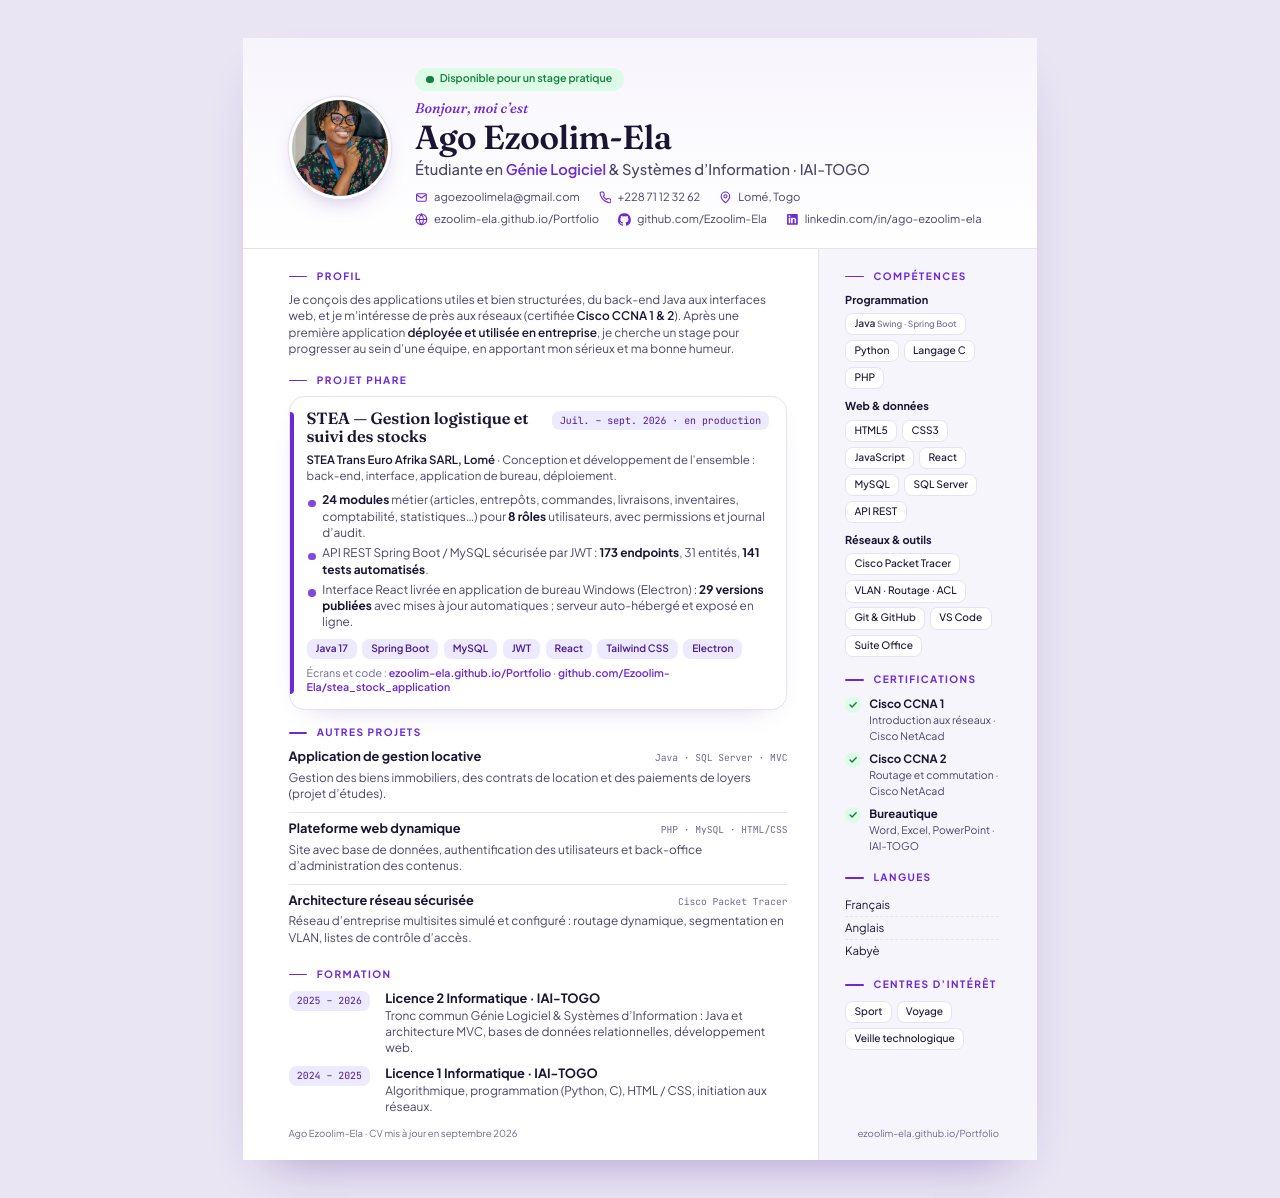
==== cv/index.html @ 1348137d "Nouvelle version du portfolio : thème « Améthyste épurée », étude de cas STEA, CV refait - Refonte v" ====
<!DOCTYPE html>
<html lang="fr">
<head>
  <meta charset="UTF-8">
  <meta name="viewport" content="width=device-width, initial-scale=1.0">
  <title>CV — Ago Ezoolim-Ela</title>
  <meta name="description" content="Curriculum vitae d’Ago Ezoolim-Ela, étudiante en Génie Logiciel et Systèmes d’Information à l’IAI-TOGO (Lomé).">
  <link rel="preconnect" href="https://fonts.googleapis.com">
  <link rel="preconnect" href="https://fonts.gstatic.com" crossorigin>
  <link href="https://fonts.googleapis.com/css2?family=Fraunces:ital,opsz,wght@0,9..144,500;0,9..144,600;1,9..144,500&family=Plus+Jakarta+Sans:wght@400;500;600;700&family=JetBrains+Mono:wght@500&display=swap" rel="stylesheet">
  <style>
    /* Même palette et mêmes polices que le portfolio (« Améthyste épurée »). Page A4, une seule. */
    :root {
      --bg: #F7F5FC;
      --surface: #FFFFFF;
      --surface-2: #F1EDFA;
      --border: #E6E1F3;
      --text: #1B1533;
      --text-2: #4A4468;
      --text-3: #6F6890;
      --primary: #6D28D9;
      --primary-strong: #5B21B6;
      --primary-soft: #EDE9FE;
      --primary-soft-text: #4C1D95;
      --success: #15803D;
      --success-soft: #DCFCE7;
      --font-display: 'Fraunces', Georgia, 'Times New Roman', serif;
      --font-body: 'Plus Jakarta Sans', system-ui, -apple-system, 'Segoe UI', sans-serif;
      --font-mono: 'JetBrains Mono', ui-monospace, Consolas, monospace;
    }
    @page { size: A4; margin: 0; }
    * { box-sizing: border-box; }
    html, body { margin: 0; padding: 0; background: #E9E5F3; }
    body {
      font-family: var(--font-body);
      color: var(--text);
      font-size: 8.9pt;
      line-height: 1.38;
      -webkit-print-color-adjust: exact;
      print-color-adjust: exact;
      text-rendering: geometricPrecision;
    }
    .page {
      width: 210mm;
      height: 297mm;
      margin: 0 auto;
      background: var(--surface);
      display: grid;
      grid-template-columns: 1fr 58mm;
      grid-template-rows: auto 1fr;
      overflow: hidden;
      position: relative;
    }
    @media screen { .page { margin: 10mm auto; box-shadow: 0 24px 50px -28px rgba(76,29,149,.45); } }
    @media print { html, body { background: #fff; } .page { margin: 0; box-shadow: none; } }

    /* ---------- En-tête ---------- */
    .header {
      grid-column: 1 / -1;
      display: grid;
      grid-template-columns: auto 1fr;
      gap: 6.5mm;
      align-items: center;
      padding: 8mm 12mm 5.5mm;
      border-bottom: 1px solid var(--border);
      background: linear-gradient(180deg, var(--bg) 0%, var(--surface) 100%);
    }
    .photo {
      width: 27mm; height: 27mm; border-radius: 50%;
      object-fit: cover; object-position: 50% 20%;
      border: 3px solid var(--surface);
      box-shadow: 0 0 0 1.5px var(--border), 0 10px 24px -14px rgba(76,29,149,.5);
    }
    .hello { font-family: var(--font-display); font-style: italic; font-weight: 500; color: var(--primary); font-size: 10.5pt; margin: 0; }
    h1 { font-family: var(--font-display); font-weight: 600; font-size: 25pt; line-height: 1.05; letter-spacing: -0.01em; margin: 0.5mm 0 1.5mm; color: var(--text); }
    .title { font-size: 11pt; font-weight: 500; color: var(--text-2); margin: 0 0 2.5mm; }
    .title strong { color: var(--primary); font-weight: 600; }
    .contact { display: flex; flex-wrap: wrap; gap: 1.6mm 5mm; margin: 0; padding: 0; list-style: none; font-size: 8.4pt; color: var(--text-2); }
    .contact li { display: inline-flex; align-items: center; gap: 1.6mm; white-space: nowrap; }
    .contact svg { width: 3.4mm; height: 3.4mm; color: var(--primary); flex: none; }
    .contact a { color: inherit; text-decoration: none; }
    .pill {
      display: inline-flex; align-items: center; gap: 1.6mm;
      background: var(--success-soft); color: var(--success);
      font-weight: 600; font-size: 8pt; padding: 1.1mm 3mm; border-radius: 99px;
      margin-bottom: 2mm;
    }
    .pill::before { content: ""; width: 1.9mm; height: 1.9mm; border-radius: 50%; background: var(--success); }

    /* ---------- Colonnes ---------- */
    .main { padding: 5.5mm 8mm 9mm 12mm; }
    .side { padding: 5.5mm 10mm 9mm 7mm; background: var(--bg); border-left: 1px solid var(--border); }

    h2 {
      font-family: var(--font-body); text-transform: uppercase; letter-spacing: 0.14em;
      font-size: 7.6pt; font-weight: 700; color: var(--primary);
      margin: 0 0 2.2mm; display: flex; align-items: center; gap: 2.5mm;
    }
    h2::before { content: ""; width: 5mm; height: 1.5px; background: var(--primary); border-radius: 2px; }
    section { margin-bottom: 4.3mm; }
    section:last-child { margin-bottom: 0; }
    p { margin: 0; }
    .lead { color: var(--text-2); }
    .lead strong { color: var(--text); font-weight: 600; }

    /* Projet phare */
    .featured {
      border: 1px solid var(--border); border-radius: 4mm; padding: 3.4mm 4.5mm 3.4mm;
      background: var(--surface); position: relative;
      box-shadow: 0 10px 30px -22px rgba(76,29,149,.45);
    }
    .featured::before { content: ""; position: absolute; left: 0; top: 4mm; bottom: 4mm; width: 1.2mm; background: var(--primary); border-radius: 0 2mm 2mm 0; }
    .row { display: flex; justify-content: space-between; align-items: baseline; gap: 4mm; }
    h3 { font-family: var(--font-display); font-weight: 600; font-size: 12.2pt; line-height: 1.15; margin: 0; letter-spacing: -0.005em; }
    .date { font-family: var(--font-mono); font-size: 7.4pt; color: var(--primary-soft-text); background: var(--primary-soft); padding: 0.8mm 2.2mm; border-radius: 2mm; white-space: nowrap; }
    .meta { color: var(--text-2); font-size: 8.6pt; margin: 1.4mm 0 2.2mm; }
    .meta strong { color: var(--text); font-weight: 600; }
    ul.bullets { margin: 0; padding: 0; list-style: none; }
    ul.bullets li { position: relative; padding-left: 4.2mm; margin-bottom: 1mm; color: var(--text-2); }
    ul.bullets li::before { content: ""; position: absolute; left: 0.4mm; top: 0.62em; width: 2mm; height: 2mm; border-radius: 50%; background: var(--primary); opacity: .85; }
    ul.bullets b { color: var(--text); font-weight: 700; }
    .tags { display: flex; flex-wrap: wrap; gap: 1.4mm; margin: 2.2mm 0 0; padding: 0; list-style: none; }
    .tags li { font-size: 7.6pt; font-weight: 600; color: var(--primary-soft-text); background: var(--primary-soft); padding: 0.8mm 2.4mm; border-radius: 2mm; }
    .links { margin-top: 2mm; font-size: 8pt; color: var(--text-3); }
    .links a { color: var(--primary); text-decoration: none; font-weight: 600; }

    /* Autres projets */
    .projects { display: grid; gap: 1.2mm; }
    .project { display: grid; grid-template-columns: 1fr auto; gap: 1mm 4mm; align-items: baseline; padding: 1.8mm 0 1.4mm; border-top: 1px solid var(--border); }
    .project:first-child { border-top: 0; padding-top: 0; }
    .project h4 { font-family: var(--font-body); font-size: 9.6pt; font-weight: 700; margin: 0; }
    .project .stack { font-family: var(--font-mono); font-size: 7.2pt; color: var(--text-3); white-space: nowrap; }
    .project p { grid-column: 1 / -1; color: var(--text-2); }

    /* Formation */
    .edu { display: grid; grid-template-columns: auto 1fr; gap: 1mm 4mm; }
    .edu .date { align-self: start; margin-top: 0.4mm; }
    .edu h4 { font-family: var(--font-body); font-size: 9.6pt; font-weight: 700; margin: 0; }
    .edu p { color: var(--text-2); margin-bottom: 1.2mm; }

    /* Barre latérale */
    .side h2 { margin-bottom: 2.4mm; }
    .group { margin-bottom: 2.6mm; }
    .group h4 { font-family: var(--font-body); font-size: 8.2pt; font-weight: 700; color: var(--text); margin: 0 0 1.4mm; }
    .chips { display: flex; flex-wrap: wrap; gap: 1.3mm; margin: 0; padding: 0; list-style: none; }
    .chips li { font-size: 7.7pt; font-weight: 500; color: var(--text); background: var(--surface); border: 1px solid var(--border); padding: 0.8mm 2.2mm; border-radius: 2mm; }
    .chips li small { color: var(--text-3); font-weight: 500; }
    .cert { display: flex; gap: 2.2mm; align-items: flex-start; margin-bottom: 1.6mm; }
    .cert .ok { flex: none; width: 4.2mm; height: 4.2mm; border-radius: 50%; background: var(--success-soft); color: var(--success); display: grid; place-items: center; margin-top: 0.3mm; }
    .cert .ok svg { width: 2.6mm; height: 2.6mm; }
    .cert b { display: block; font-size: 8.6pt; font-weight: 700; }
    .cert span { font-size: 7.9pt; color: var(--text-2); }
    .plain { margin: 0; padding: 0; list-style: none; }
    .plain li { display: flex; justify-content: space-between; gap: 3mm; padding: 0.8mm 0; border-bottom: 1px dashed var(--border); font-size: 8.6pt; }
    .plain li:last-child { border-bottom: 0; }
    .plain li span { color: var(--text-3); font-size: 7.9pt; }

    .footer {
      position: absolute; left: 12mm; right: 10mm; bottom: 5mm;
      display: flex; justify-content: space-between; font-size: 7.2pt; color: var(--text-3);
    }
  </style>
</head>
<body>
  <div class="page">
    <header class="header">
      <img class="photo" src="../assets/photo-ago-ezoolim-ela.jpg" alt="Photo d’Ago Ezoolim-Ela" width="200" height="200">
      <div>
        <span class="pill">Disponible pour un stage pratique</span>
        <p class="hello">Bonjour, moi c’est</p>
        <h1>Ago Ezoolim-Ela</h1>
        <p class="title">Étudiante en <strong>Génie Logiciel</strong> &amp; Systèmes d’Information · IAI-TOGO</p>
        <ul class="contact">
          <li><svg viewBox="0 0 24 24" fill="none" stroke="currentColor" stroke-width="2" stroke-linecap="round" stroke-linejoin="round"><rect x="3" y="5" width="18" height="14" rx="2"/><path d="m3 7 9 6 9-6"/></svg><a href="mailto:agoezoolimela@gmail.com">agoezoolimela@gmail.com</a></li>
          <li><svg viewBox="0 0 24 24" fill="none" stroke="currentColor" stroke-width="2" stroke-linecap="round" stroke-linejoin="round"><path d="M22 16.9v3a2 2 0 0 1-2.2 2 19.8 19.8 0 0 1-8.6-3.1 19.5 19.5 0 0 1-6-6A19.8 19.8 0 0 1 2.1 4.2 2 2 0 0 1 4.1 2h3a2 2 0 0 1 2 1.7c.1.9.4 1.9.7 2.8a2 2 0 0 1-.5 2.1L8 9.9a16 16 0 0 0 6 6l1.3-1.3a2 2 0 0 1 2.1-.4c.9.3 1.8.6 2.8.7a2 2 0 0 1 1.7 2z"/></svg><a href="tel:+22871123262">+228 71 12 32 62</a></li>
          <li><svg viewBox="0 0 24 24" fill="none" stroke="currentColor" stroke-width="2" stroke-linecap="round" stroke-linejoin="round"><path d="M20 10c0 6-8 12-8 12s-8-6-8-12a8 8 0 0 1 16 0z"/><circle cx="12" cy="10" r="3"/></svg>Lomé, Togo</li>
          <li><svg viewBox="0 0 24 24" fill="none" stroke="currentColor" stroke-width="2" stroke-linecap="round" stroke-linejoin="round"><circle cx="12" cy="12" r="10"/><path d="M2 12h20M12 2a15 15 0 0 1 0 20M12 2a15 15 0 0 0 0 20"/></svg><a href="https://ezoolim-ela.github.io/Portfolio/">ezoolim-ela.github.io/Portfolio</a></li>
          <li><svg viewBox="0 0 24 24" fill="currentColor"><path d="M12 .5a12 12 0 0 0-3.8 23.4c.6.1.8-.3.8-.6v-2.2c-3.3.7-4-1.4-4-1.4-.6-1.4-1.4-1.8-1.4-1.8-1.1-.7.1-.7.1-.7 1.2.1 1.8 1.2 1.8 1.2 1.1 1.8 2.8 1.3 3.5 1 .1-.8.4-1.3.8-1.6-2.7-.3-5.5-1.3-5.5-5.9 0-1.3.5-2.4 1.2-3.2-.1-.3-.5-1.5.1-3.2 0 0 1-.3 3.3 1.2a11.5 11.5 0 0 1 6 0c2.3-1.5 3.3-1.2 3.3-1.2.7 1.7.3 2.9.1 3.2.8.8 1.2 1.9 1.2 3.2 0 4.6-2.8 5.6-5.5 5.9.4.4.8 1.1.8 2.2v3.3c0 .3.2.7.8.6A12 12 0 0 0 12 .5z"/></svg><a href="https://github.com/Ezoolim-Ela">github.com/Ezoolim-Ela</a></li>
          <li><svg viewBox="0 0 24 24" fill="currentColor"><path d="M20.4 2H3.6A1.6 1.6 0 0 0 2 3.6v16.8A1.6 1.6 0 0 0 3.6 22h16.8a1.6 1.6 0 0 0 1.6-1.6V3.6A1.6 1.6 0 0 0 20.4 2zM8 19H5V9h3zM6.5 7.7a1.7 1.7 0 1 1 0-3.4 1.7 1.7 0 0 1 0 3.4zM19 19h-3v-4.9c0-1.2 0-2.7-1.6-2.7s-1.9 1.3-1.9 2.6V19h-3V9h2.9v1.4a3.2 3.2 0 0 1 2.8-1.6c3 0 3.6 2 3.6 4.6z"/></svg><a href="https://linkedin.com/in/ago-ezoolim-ela">linkedin.com/in/ago-ezoolim-ela</a></li>
        </ul>
      </div>
    </header>

    <main class="main">
      <section>
        <h2>Profil</h2>
        <p class="lead">Je conçois des applications utiles et bien structurées, du back-end Java aux interfaces web, et je m’intéresse de près aux réseaux (certifiée <strong>Cisco CCNA 1 &amp; 2</strong>). Après une première application <strong>déployée et utilisée en entreprise</strong>, je cherche un stage pour progresser au sein d’une équipe, en apportant mon sérieux et ma bonne humeur.</p>
      </section>

      <section>
        <h2>Projet phare</h2>
        <article class="featured">
          <div class="row">
            <h3>STEA — Gestion logistique et suivi des stocks</h3>
            <span class="date">Juil. – sept. 2026 · en production</span>
          </div>
          <p class="meta"><strong>STEA Trans Euro Afrika SARL, Lomé</strong> · Conception et développement de l’ensemble : back-end, interface, application de bureau, déploiement.</p>
          <ul class="bullets">
            <li><b>24 modules</b> métier (articles, entrepôts, commandes, livraisons, inventaires, comptabilité, statistiques…) pour <b>8 rôles</b> utilisateurs, avec permissions et journal d’audit.</li>
            <li>API REST Spring Boot / MySQL sécurisée par JWT : <b>173 endpoints</b>, 31 entités, <b>141 tests automatisés</b>.</li>
            <li>Interface React livrée en application de bureau Windows (Electron) : <b>29 versions publiées</b> avec mises à jour automatiques ; serveur auto-hébergé et exposé en ligne.</li>
          </ul>
          <ul class="tags">
            <li>Java 17</li><li>Spring Boot</li><li>MySQL</li><li>JWT</li><li>React</li><li>Tailwind CSS</li><li>Electron</li>
          </ul>
          <p class="links">Écrans et code : <a href="https://ezoolim-ela.github.io/Portfolio/#projets">ezoolim-ela.github.io/Portfolio</a> · <a href="https://github.com/Ezoolim-Ela/stea_stock_application">github.com/Ezoolim-Ela/stea_stock_application</a></p>
        </article>
      </section>

      <section>
        <h2>Autres projets</h2>
        <div class="projects">
          <div class="project">
            <h4>Application de gestion locative</h4><span class="stack">Java · SQL Server · MVC</span>
            <p>Gestion des biens immobiliers, des contrats de location et des paiements de loyers (projet d’études).</p>
          </div>
          <div class="project">
            <h4>Plateforme web dynamique</h4><span class="stack">PHP · MySQL · HTML/CSS</span>
            <p>Site avec base de données, authentification des utilisateurs et back-office d’administration des contenus.</p>
          </div>
          <div class="project">
            <h4>Architecture réseau sécurisée</h4><span class="stack">Cisco Packet Tracer</span>
            <p>Réseau d’entreprise multisites simulé et configuré : routage dynamique, segmentation en VLAN, listes de contrôle d’accès.</p>
          </div>
        </div>
      </section>

      <section>
        <h2>Formation</h2>
        <div class="edu">
          <span class="date">2025 – 2026</span>
          <div><h4>Licence 2 Informatique · IAI-TOGO</h4><p>Tronc commun Génie Logiciel &amp; Systèmes d’Information : Java et architecture MVC, bases de données relationnelles, développement web.</p></div>
          <span class="date">2024 – 2025</span>
          <div><h4>Licence 1 Informatique · IAI-TOGO</h4><p>Algorithmique, programmation (Python, C), HTML / CSS, initiation aux réseaux.</p></div>
        </div>
      </section>
    </main>

    <aside class="side">
      <section>
        <h2>Compétences</h2>
        <div class="group">
          <h4>Programmation</h4>
          <ul class="chips"><li>Java <small>Swing · Spring Boot</small></li><li>Python</li><li>Langage C</li><li>PHP</li></ul>
        </div>
        <div class="group">
          <h4>Web &amp; données</h4>
          <ul class="chips"><li>HTML5</li><li>CSS3</li><li>JavaScript</li><li>React</li><li>MySQL</li><li>SQL Server</li><li>API REST</li></ul>
        </div>
        <div class="group">
          <h4>Réseaux &amp; outils</h4>
          <ul class="chips"><li>Cisco Packet Tracer</li><li>VLAN · Routage · ACL</li><li>Git &amp; GitHub</li><li>VS Code</li><li>Suite Office</li></ul>
        </div>
      </section>

      <section>
        <h2>Certifications</h2>
        <div class="cert"><span class="ok"><svg viewBox="0 0 24 24" fill="none" stroke="currentColor" stroke-width="3.5" stroke-linecap="round" stroke-linejoin="round"><path d="m5 12 5 5L20 7"/></svg></span><div><b>Cisco CCNA 1</b><span>Introduction aux réseaux · Cisco NetAcad</span></div></div>
        <div class="cert"><span class="ok"><svg viewBox="0 0 24 24" fill="none" stroke="currentColor" stroke-width="3.5" stroke-linecap="round" stroke-linejoin="round"><path d="m5 12 5 5L20 7"/></svg></span><div><b>Cisco CCNA 2</b><span>Routage et commutation · Cisco NetAcad</span></div></div>
        <div class="cert"><span class="ok"><svg viewBox="0 0 24 24" fill="none" stroke="currentColor" stroke-width="3.5" stroke-linecap="round" stroke-linejoin="round"><path d="m5 12 5 5L20 7"/></svg></span><div><b>Bureautique</b><span>Word, Excel, PowerPoint · IAI-TOGO</span></div></div>
      </section>

      <section>
        <h2>Langues</h2>
        <ul class="plain">
          <li>Français</li>
          <li>Anglais</li>
          <li>Kabyè</li>
        </ul>
      </section>

      <section>
        <h2>Centres d’intérêt</h2>
        <ul class="chips"><li>Sport</li><li>Voyage</li><li>Veille technologique</li></ul>
      </section>
    </aside>

    <div class="footer">
      <span>Ago Ezoolim-Ela · CV mis à jour en septembre 2026</span>
      <span>ezoolim-ela.github.io/Portfolio</span>
    </div>
  </div>
</body>
</html>
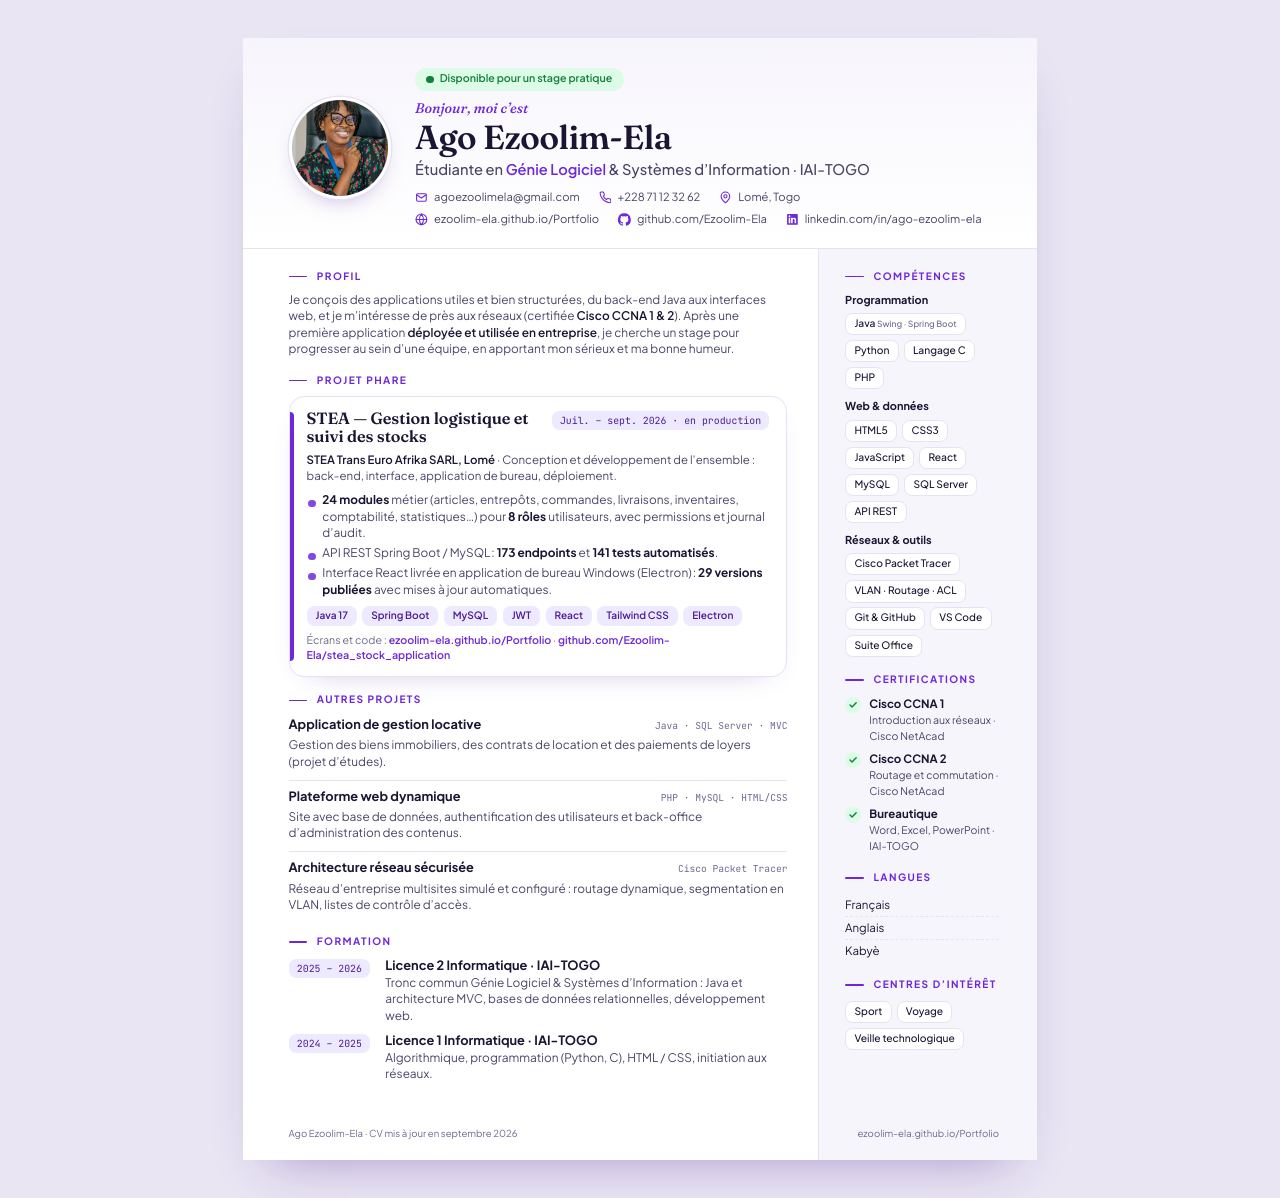
==== commit fe4e3aa3: "Projets : textes plus courts et retrait des détails d'infrastructure Demande de la propriétaire : le" ====
--- a/cv/index.html
+++ b/cv/index.html
@@ -197,8 +197,8 @@
           <p class="meta"><strong>STEA Trans Euro Afrika SARL, Lomé</strong> · Conception et développement de l’ensemble : back-end, interface, application de bureau, déploiement.</p>
           <ul class="bullets">
             <li><b>24 modules</b> métier (articles, entrepôts, commandes, livraisons, inventaires, comptabilité, statistiques…) pour <b>8 rôles</b> utilisateurs, avec permissions et journal d’audit.</li>
-            <li>API REST Spring Boot / MySQL sécurisée par JWT : <b>173 endpoints</b>, 31 entités, <b>141 tests automatisés</b>.</li>
-            <li>Interface React livrée en application de bureau Windows (Electron) : <b>29 versions publiées</b> avec mises à jour automatiques ; serveur auto-hébergé et exposé en ligne.</li>
+            <li>API REST Spring Boot / MySQL : <b>173 endpoints</b> et <b>141 tests automatisés</b>.</li>
+            <li>Interface React livrée en application de bureau Windows (Electron) : <b>29 versions publiées</b> avec mises à jour automatiques.</li>
           </ul>
           <ul class="tags">
             <li>Java 17</li><li>Spring Boot</li><li>MySQL</li><li>JWT</li><li>React</li><li>Tailwind CSS</li><li>Electron</li>
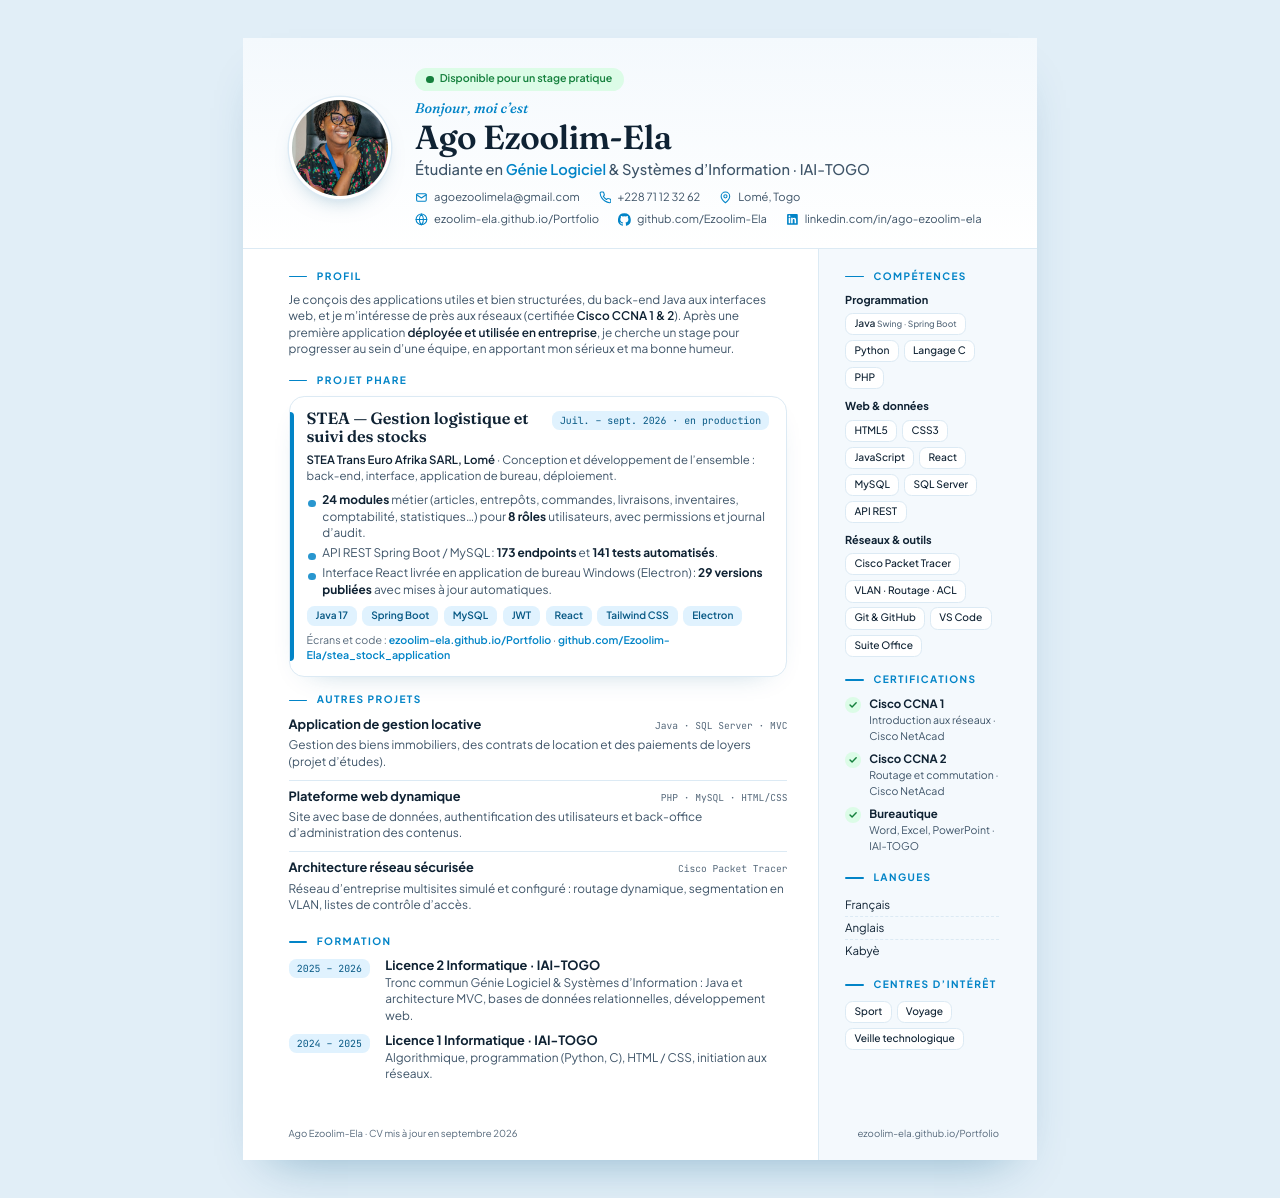
==== commit 26fb3269: "CV FR et EN aux couleurs bleu ciel, PDF regénérés" ====
--- a/cv/index.html
+++ b/cv/index.html
@@ -11,17 +11,17 @@
   <style>
     /* Même palette et mêmes polices que le portfolio (« Améthyste épurée »). Page A4, une seule. */
     :root {
-      --bg: #F7F5FC;
+      --bg: #F4F9FD;
       --surface: #FFFFFF;
-      --surface-2: #F1EDFA;
-      --border: #E6E1F3;
-      --text: #1B1533;
-      --text-2: #4A4468;
-      --text-3: #6F6890;
-      --primary: #6D28D9;
-      --primary-strong: #5B21B6;
-      --primary-soft: #EDE9FE;
-      --primary-soft-text: #4C1D95;
+      --surface-2: #EAF4FB;
+      --border: #DCEAF4;
+      --text: #0F2233;
+      --text-2: #3E5468;
+      --text-3: #56697B;
+      --primary: #0284C7;
+      --primary-strong: #0369A1;
+      --primary-soft: #E0F2FE;
+      --primary-soft-text: #075985;
       --success: #15803D;
       --success-soft: #DCFCE7;
       --font-display: 'Fraunces', Georgia, 'Times New Roman', serif;
@@ -30,7 +30,7 @@
     }
     @page { size: A4; margin: 0; }
     * { box-sizing: border-box; }
-    html, body { margin: 0; padding: 0; background: #E9E5F3; }
+    html, body { margin: 0; padding: 0; background: #E1EEF7; }
     body {
       font-family: var(--font-body);
       color: var(--text);
@@ -51,7 +51,7 @@
       overflow: hidden;
       position: relative;
     }
-    @media screen { .page { margin: 10mm auto; box-shadow: 0 24px 50px -28px rgba(76,29,149,.45); } }
+    @media screen { .page { margin: 10mm auto; box-shadow: 0 24px 50px -28px rgba(7,89,133,.45); } }
     @media print { html, body { background: #fff; } .page { margin: 0; box-shadow: none; } }
 
     /* ---------- En-tête ---------- */
@@ -69,7 +69,7 @@
       width: 27mm; height: 27mm; border-radius: 50%;
       object-fit: cover; object-position: 50% 20%;
       border: 3px solid var(--surface);
-      box-shadow: 0 0 0 1.5px var(--border), 0 10px 24px -14px rgba(76,29,149,.5);
+      box-shadow: 0 0 0 1.5px var(--border), 0 10px 24px -14px rgba(7,89,133,.5);
     }
     .hello { font-family: var(--font-display); font-style: italic; font-weight: 500; color: var(--primary); font-size: 10.5pt; margin: 0; }
     h1 { font-family: var(--font-display); font-weight: 600; font-size: 25pt; line-height: 1.05; letter-spacing: -0.01em; margin: 0.5mm 0 1.5mm; color: var(--text); }
@@ -107,7 +107,7 @@
     .featured {
       border: 1px solid var(--border); border-radius: 4mm; padding: 3.4mm 4.5mm 3.4mm;
       background: var(--surface); position: relative;
-      box-shadow: 0 10px 30px -22px rgba(76,29,149,.45);
+      box-shadow: 0 10px 30px -22px rgba(7,89,133,.45);
     }
     .featured::before { content: ""; position: absolute; left: 0; top: 4mm; bottom: 4mm; width: 1.2mm; background: var(--primary); border-radius: 0 2mm 2mm 0; }
     .row { display: flex; justify-content: space-between; align-items: baseline; gap: 4mm; }
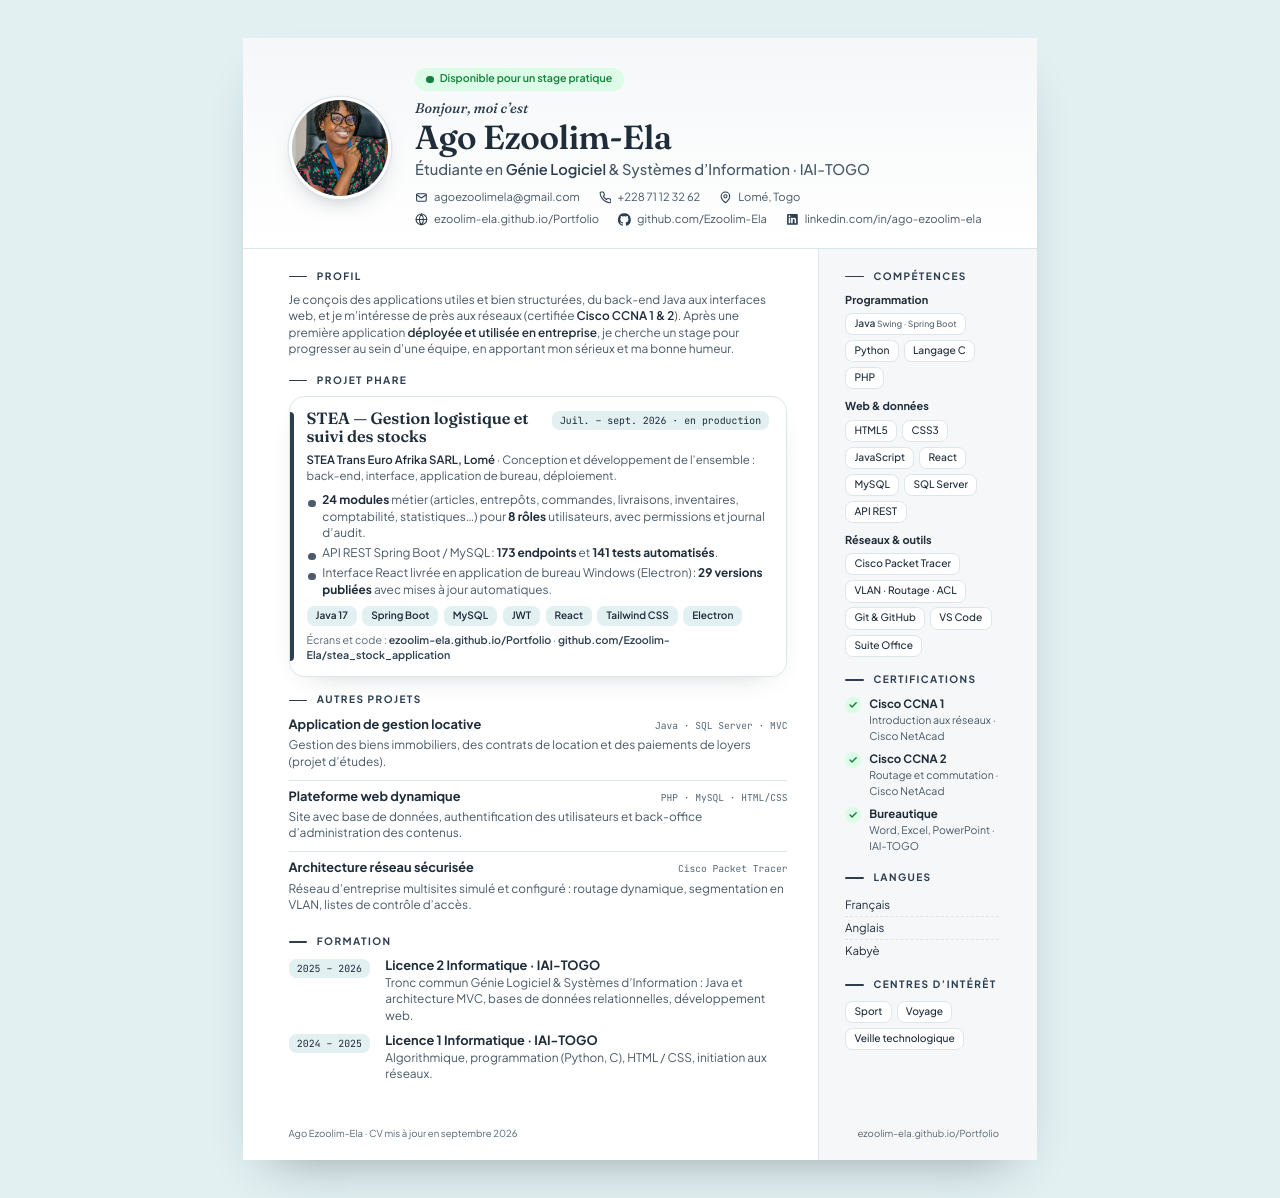
==== commit 78966011: "CV FR et EN aux couleurs Indigo Steel, PDF regénérés" ====
--- a/cv/index.html
+++ b/cv/index.html
@@ -11,17 +11,17 @@
   <style>
     /* Même palette et mêmes polices que le portfolio (« Améthyste épurée »). Page A4, une seule. */
     :root {
-      --bg: #F4F9FD;
+      --bg: #F5F7F8;
       --surface: #FFFFFF;
-      --surface-2: #EAF4FB;
-      --border: #DCEAF4;
-      --text: #0F2233;
-      --text-2: #3E5468;
-      --text-3: #56697B;
-      --primary: #0284C7;
-      --primary-strong: #0369A1;
-      --primary-soft: #E0F2FE;
-      --primary-soft-text: #075985;
+      --surface-2: #EFF5F6;
+      --border: #DCE6E9;
+      --text: #1F2D3A;
+      --text-2: #475866;
+      --text-3: #566875;
+      --primary: #2C3E50;
+      --primary-strong: #1E2B38;
+      --primary-soft: #E2F0F2;
+      --primary-soft-text: #1E2B38;
       --success: #15803D;
       --success-soft: #DCFCE7;
       --font-display: 'Fraunces', Georgia, 'Times New Roman', serif;
@@ -30,7 +30,7 @@
     }
     @page { size: A4; margin: 0; }
     * { box-sizing: border-box; }
-    html, body { margin: 0; padding: 0; background: #E1EEF7; }
+    html, body { margin: 0; padding: 0; background: #E2F0F2; }
     body {
       font-family: var(--font-body);
       color: var(--text);
@@ -51,7 +51,7 @@
       overflow: hidden;
       position: relative;
     }
-    @media screen { .page { margin: 10mm auto; box-shadow: 0 24px 50px -28px rgba(7,89,133,.45); } }
+    @media screen { .page { margin: 10mm auto; box-shadow: 0 24px 50px -28px rgba(30,43,56,.45); } }
     @media print { html, body { background: #fff; } .page { margin: 0; box-shadow: none; } }
 
     /* ---------- En-tête ---------- */
@@ -69,7 +69,7 @@
       width: 27mm; height: 27mm; border-radius: 50%;
       object-fit: cover; object-position: 50% 20%;
       border: 3px solid var(--surface);
-      box-shadow: 0 0 0 1.5px var(--border), 0 10px 24px -14px rgba(7,89,133,.5);
+      box-shadow: 0 0 0 1.5px var(--border), 0 10px 24px -14px rgba(30,43,56,.5);
     }
     .hello { font-family: var(--font-display); font-style: italic; font-weight: 500; color: var(--primary); font-size: 10.5pt; margin: 0; }
     h1 { font-family: var(--font-display); font-weight: 600; font-size: 25pt; line-height: 1.05; letter-spacing: -0.01em; margin: 0.5mm 0 1.5mm; color: var(--text); }
@@ -107,7 +107,7 @@
     .featured {
       border: 1px solid var(--border); border-radius: 4mm; padding: 3.4mm 4.5mm 3.4mm;
       background: var(--surface); position: relative;
-      box-shadow: 0 10px 30px -22px rgba(7,89,133,.45);
+      box-shadow: 0 10px 30px -22px rgba(30,43,56,.45);
     }
     .featured::before { content: ""; position: absolute; left: 0; top: 4mm; bottom: 4mm; width: 1.2mm; background: var(--primary); border-radius: 0 2mm 2mm 0; }
     .row { display: flex; justify-content: space-between; align-items: baseline; gap: 4mm; }
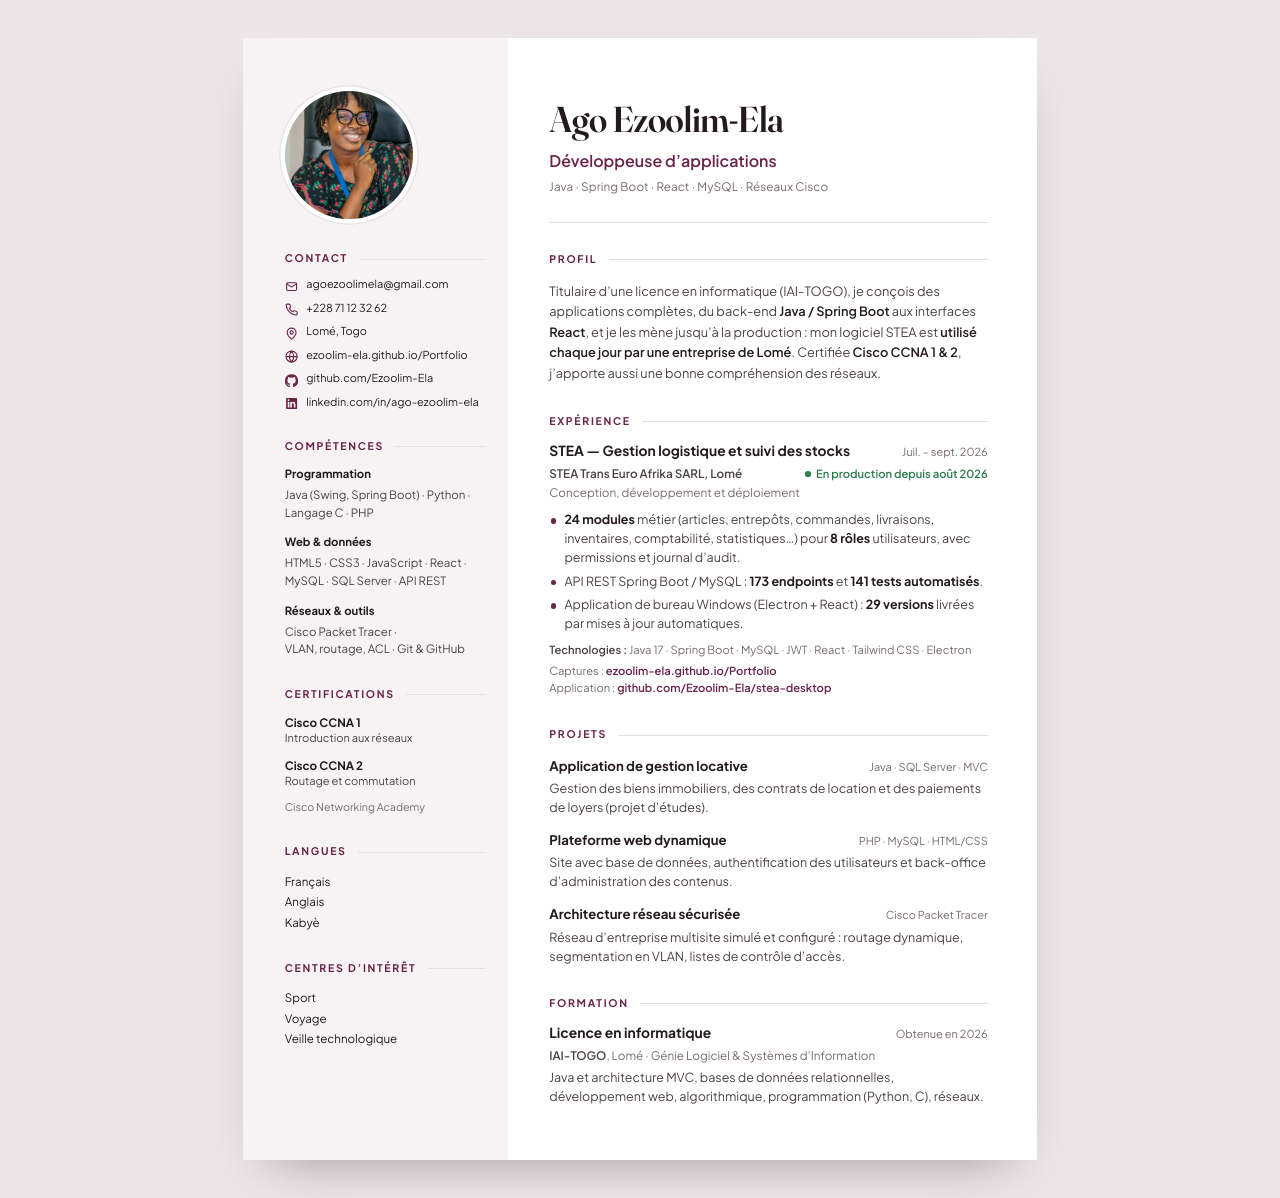
==== commit 03f8c31a: "Le mur des projets, la photo détourée, le défi Projets : la grille ne monte plus d'un bloc. Trois co" ====
--- a/cv/index.html
+++ b/cv/index.html
@@ -4,281 +4,199 @@
   <meta charset="UTF-8">
   <meta name="viewport" content="width=device-width, initial-scale=1.0">
   <title>CV — Ago Ezoolim-Ela</title>
-  <meta name="description" content="Curriculum vitae d’Ago Ezoolim-Ela, étudiante en Génie Logiciel et Systèmes d’Information à l’IAI-TOGO (Lomé).">
+  <meta name="description" content="Curriculum vitae d’Ago Ezoolim-Ela, développeuse d’applications, titulaire d’une licence en informatique (Génie Logiciel &amp; Systèmes d’Information, IAI-TOGO, Lomé).">
   <link rel="preconnect" href="https://fonts.googleapis.com">
   <link rel="preconnect" href="https://fonts.gstatic.com" crossorigin>
-  <link href="https://fonts.googleapis.com/css2?family=Fraunces:ital,opsz,wght@0,9..144,500;0,9..144,600;1,9..144,500&family=Plus+Jakarta+Sans:wght@400;500;600;700&family=JetBrains+Mono:wght@500&display=swap" rel="stylesheet">
+  <link href="https://fonts.googleapis.com/css2?family=Fraunces:opsz,wght@9..144,600&family=Plus+Jakarta+Sans:wght@400;500;600;700&display=swap" rel="stylesheet">
   <style>
-    /* Même palette et mêmes polices que le portfolio (« Améthyste épurée »). Page A4, une seule. */
+    /* CV « plus pro et plus aéré » : une colonne claire à gauche, le parcours à droite,
+       une seule couleur d'accent (le prune du portfolio). Page A4, une seule. */
     :root {
-      --bg: #F5F7F8;
-      --surface: #FFFFFF;
-      --surface-2: #EFF5F6;
-      --border: #DCE6E9;
-      --text: #1F2D3A;
-      --text-2: #475866;
-      --text-3: #566875;
-      --primary: #2C3E50;
-      --primary-strong: #1E2B38;
-      --primary-soft: #E2F0F2;
-      --primary-soft-text: #1E2B38;
-      --success: #15803D;
-      --success-soft: #DCFCE7;
-      --font-display: 'Fraunces', Georgia, 'Times New Roman', serif;
-      --font-body: 'Plus Jakarta Sans', system-ui, -apple-system, 'Segoe UI', sans-serif;
-      --font-mono: 'JetBrains Mono', ui-monospace, Consolas, monospace;
+      --encre: #231A20;
+      --encre-2: #4B4148;
+      --encre-3: #776A72;
+      --accent: #6A2449;
+      --filet: #E7DEE2;
+      --colonne: #F7F2F4;
+      --vert: #2E7D4F;
+      --titre: 'Fraunces', Georgia, 'Times New Roman', serif;
+      --texte: 'Plus Jakarta Sans', system-ui, -apple-system, 'Segoe UI', sans-serif;
     }
     @page { size: A4; margin: 0; }
     * { box-sizing: border-box; }
-    html, body { margin: 0; padding: 0; background: #E2F0F2; }
+    html, body { margin: 0; padding: 0; background: #EDE6E9; }
     body {
-      font-family: var(--font-body);
-      color: var(--text);
-      font-size: 8.9pt;
-      line-height: 1.38;
-      -webkit-print-color-adjust: exact;
-      print-color-adjust: exact;
-      text-rendering: geometricPrecision;
+      font-family: var(--texte); color: var(--encre-2);
+      font-size: 9.4pt; line-height: 1.5;
+      -webkit-print-color-adjust: exact; print-color-adjust: exact;
+      text-rendering: geometricPrecision; font-variant-numeric: lining-nums;
     }
     .page {
-      width: 210mm;
-      height: 297mm;
-      margin: 0 auto;
-      background: var(--surface);
-      display: grid;
-      grid-template-columns: 1fr 58mm;
-      grid-template-rows: auto 1fr;
-      overflow: hidden;
-      position: relative;
-    }
-    @media screen { .page { margin: 10mm auto; box-shadow: 0 24px 50px -28px rgba(30,43,56,.45); } }
-    @media print { html, body { background: #fff; } .page { margin: 0; box-shadow: none; } }
-
-    /* ---------- En-tête ---------- */
-    .header {
-      grid-column: 1 / -1;
-      display: grid;
-      grid-template-columns: auto 1fr;
-      gap: 6.5mm;
-      align-items: center;
-      padding: 8mm 12mm 5.5mm;
-      border-bottom: 1px solid var(--border);
-      background: linear-gradient(180deg, var(--bg) 0%, var(--surface) 100%);
-    }
+      width: 210mm; height: 297mm; margin: 0 auto; background: #FFFFFF;
+      display: grid; grid-template-columns: 70mm 1fr; overflow: hidden;
+    }
+    @media screen { .page { margin: 10mm auto; box-shadow: 0 24px 50px -28px rgba(35, 26, 32, 0.45); } }
+    @media print { html, body { background: #FFFFFF; } .page { margin: 0; box-shadow: none; } }
+    a { color: inherit; text-decoration: none; }
+    p { margin: 0; }
+    ul { margin: 0; padding: 0; list-style: none; }
+
+    /* ---------- colonne de gauche ---------- */
+    .cote { background: var(--colonne); padding: 14mm 6mm 12mm 11mm; }
     .photo {
-      width: 27mm; height: 27mm; border-radius: 50%;
-      object-fit: cover; object-position: 50% 20%;
-      border: 3px solid var(--surface);
-      box-shadow: 0 0 0 1.5px var(--border), 0 10px 24px -14px rgba(30,43,56,.5);
-    }
-    .hello { font-family: var(--font-display); font-style: italic; font-weight: 500; color: var(--primary); font-size: 10.5pt; margin: 0; }
-    h1 { font-family: var(--font-display); font-weight: 600; font-size: 25pt; line-height: 1.05; letter-spacing: -0.01em; margin: 0.5mm 0 1.5mm; color: var(--text); }
-    .title { font-size: 11pt; font-weight: 500; color: var(--text-2); margin: 0 0 2.5mm; }
-    .title strong { color: var(--primary); font-weight: 600; }
-    .contact { display: flex; flex-wrap: wrap; gap: 1.6mm 5mm; margin: 0; padding: 0; list-style: none; font-size: 8.4pt; color: var(--text-2); }
-    .contact li { display: inline-flex; align-items: center; gap: 1.6mm; white-space: nowrap; }
-    .contact svg { width: 3.4mm; height: 3.4mm; color: var(--primary); flex: none; }
-    .contact a { color: inherit; text-decoration: none; }
-    .pill {
-      display: inline-flex; align-items: center; gap: 1.6mm;
-      background: var(--success-soft); color: var(--success);
-      font-weight: 600; font-size: 8pt; padding: 1.1mm 3mm; border-radius: 99px;
-      margin-bottom: 2mm;
-    }
-    .pill::before { content: ""; width: 1.9mm; height: 1.9mm; border-radius: 50%; background: var(--success); }
-
-    /* ---------- Colonnes ---------- */
-    .main { padding: 5.5mm 8mm 9mm 12mm; }
-    .side { padding: 5.5mm 10mm 9mm 7mm; background: var(--bg); border-left: 1px solid var(--border); }
-
+      display: block; width: 34mm; height: 34mm; border-radius: 50%;
+      object-fit: cover; object-position: 50% 18%;
+      box-shadow: 0 0 0 1.2mm #FFFFFF, 0 0 0 1.5mm var(--filet);
+      margin: 0 0 8.5mm;
+    }
+    .cote section { margin-bottom: 7.5mm; }
+    .cote section:last-child { margin-bottom: 0; }
+    .cote h2 { margin-bottom: 3mm; }
+    .contact li { display: flex; align-items: flex-start; gap: 2.2mm; font-size: 8.2pt; line-height: 1.35; color: var(--encre); margin-bottom: 2.3mm; }
+    .contact li:last-child { margin-bottom: 0; }
+    .contact svg { flex: none; width: 3.5mm; height: 3.5mm; margin-top: 0.35mm; color: var(--accent); }
+    /* une adresse ne se coupe qu'aux endroits choisis (après « / »), jamais sur un trait d'union */
+    .contact .u { white-space: nowrap; }
+    .groupe { margin-bottom: 3.4mm; }
+    .groupe:last-child { margin-bottom: 0; }
+    .groupe h3 { font-size: 8.5pt; font-weight: 700; color: var(--encre); margin: 0 0 0.8mm; }
+    .groupe p { font-size: 8.6pt; line-height: 1.55; color: var(--encre-2); }
+    .groupe .u { white-space: nowrap; }
+    .cert { margin-bottom: 2.4mm; }
+    .cert b { display: block; font-size: 8.7pt; color: var(--encre); font-weight: 700; }
+    .cert span { display: block; font-size: 8.3pt; color: var(--encre-2); }
+    .emetteur { font-size: 8pt; color: var(--encre-3); }
+    .liste li { font-size: 8.7pt; color: var(--encre); padding: 0.4mm 0; }
+
+    /* ---------- colonne principale ---------- */
+    .principal { padding: 14mm 13mm 12mm 11mm; }
+    .tete { padding-bottom: 7mm; margin-bottom: 7.5mm; border-bottom: 1px solid var(--filet); }
+    h1 {
+      font-family: var(--titre); font-weight: 600; font-size: 27pt; line-height: 1.05;
+      letter-spacing: -0.012em; color: var(--encre); margin: 3mm 0 2.4mm;
+      font-variation-settings: 'opsz' 96;
+    }
+    .metier { font-size: 12pt; font-weight: 600; color: var(--accent); margin-bottom: 1.4mm; }
+    .mots { font-size: 8.8pt; color: var(--encre-3); letter-spacing: 0.01em; }
+    .principal section { margin-bottom: 8mm; }
+    .principal section:last-child { margin-bottom: 0; }
+
+    /* les titres de section : petites capitales espacées et un filet qui court jusqu'au bord */
     h2 {
-      font-family: var(--font-body); text-transform: uppercase; letter-spacing: 0.14em;
-      font-size: 7.6pt; font-weight: 700; color: var(--primary);
-      margin: 0 0 2.2mm; display: flex; align-items: center; gap: 2.5mm;
-    }
-    h2::before { content: ""; width: 5mm; height: 1.5px; background: var(--primary); border-radius: 2px; }
-    section { margin-bottom: 4.3mm; }
-    section:last-child { margin-bottom: 0; }
-    p { margin: 0; }
-    .lead { color: var(--text-2); }
-    .lead strong { color: var(--text); font-weight: 600; }
-
-    /* Projet phare */
-    .featured {
-      border: 1px solid var(--border); border-radius: 4mm; padding: 3.4mm 4.5mm 3.4mm;
-      background: var(--surface); position: relative;
-      box-shadow: 0 10px 30px -22px rgba(30,43,56,.45);
-    }
-    .featured::before { content: ""; position: absolute; left: 0; top: 4mm; bottom: 4mm; width: 1.2mm; background: var(--primary); border-radius: 0 2mm 2mm 0; }
-    .row { display: flex; justify-content: space-between; align-items: baseline; gap: 4mm; }
-    h3 { font-family: var(--font-display); font-weight: 600; font-size: 12.2pt; line-height: 1.15; margin: 0; letter-spacing: -0.005em; }
-    .date { font-family: var(--font-mono); font-size: 7.4pt; color: var(--primary-soft-text); background: var(--primary-soft); padding: 0.8mm 2.2mm; border-radius: 2mm; white-space: nowrap; }
-    .meta { color: var(--text-2); font-size: 8.6pt; margin: 1.4mm 0 2.2mm; }
-    .meta strong { color: var(--text); font-weight: 600; }
-    ul.bullets { margin: 0; padding: 0; list-style: none; }
-    ul.bullets li { position: relative; padding-left: 4.2mm; margin-bottom: 1mm; color: var(--text-2); }
-    ul.bullets li::before { content: ""; position: absolute; left: 0.4mm; top: 0.62em; width: 2mm; height: 2mm; border-radius: 50%; background: var(--primary); opacity: .85; }
-    ul.bullets b { color: var(--text); font-weight: 700; }
-    .tags { display: flex; flex-wrap: wrap; gap: 1.4mm; margin: 2.2mm 0 0; padding: 0; list-style: none; }
-    .tags li { font-size: 7.6pt; font-weight: 600; color: var(--primary-soft-text); background: var(--primary-soft); padding: 0.8mm 2.4mm; border-radius: 2mm; }
-    .links { margin-top: 2mm; font-size: 8pt; color: var(--text-3); }
-    .links a { color: var(--primary); text-decoration: none; font-weight: 600; }
-
-    /* Autres projets */
-    .projects { display: grid; gap: 1.2mm; }
-    .project { display: grid; grid-template-columns: 1fr auto; gap: 1mm 4mm; align-items: baseline; padding: 1.8mm 0 1.4mm; border-top: 1px solid var(--border); }
-    .project:first-child { border-top: 0; padding-top: 0; }
-    .project h4 { font-family: var(--font-body); font-size: 9.6pt; font-weight: 700; margin: 0; }
-    .project .stack { font-family: var(--font-mono); font-size: 7.2pt; color: var(--text-3); white-space: nowrap; }
-    .project p { grid-column: 1 / -1; color: var(--text-2); }
-
-    /* Formation */
-    .edu { display: grid; grid-template-columns: auto 1fr; gap: 1mm 4mm; }
-    .edu .date { align-self: start; margin-top: 0.4mm; }
-    .edu h4 { font-family: var(--font-body); font-size: 9.6pt; font-weight: 700; margin: 0; }
-    .edu p { color: var(--text-2); margin-bottom: 1.2mm; }
-
-    /* Barre latérale */
-    .side h2 { margin-bottom: 2.4mm; }
-    .group { margin-bottom: 2.6mm; }
-    .group h4 { font-family: var(--font-body); font-size: 8.2pt; font-weight: 700; color: var(--text); margin: 0 0 1.4mm; }
-    .chips { display: flex; flex-wrap: wrap; gap: 1.3mm; margin: 0; padding: 0; list-style: none; }
-    .chips li { font-size: 7.7pt; font-weight: 500; color: var(--text); background: var(--surface); border: 1px solid var(--border); padding: 0.8mm 2.2mm; border-radius: 2mm; }
-    .chips li small { color: var(--text-3); font-weight: 500; }
-    .cert { display: flex; gap: 2.2mm; align-items: flex-start; margin-bottom: 1.6mm; }
-    .cert .ok { flex: none; width: 4.2mm; height: 4.2mm; border-radius: 50%; background: var(--success-soft); color: var(--success); display: grid; place-items: center; margin-top: 0.3mm; }
-    .cert .ok svg { width: 2.6mm; height: 2.6mm; }
-    .cert b { display: block; font-size: 8.6pt; font-weight: 700; }
-    .cert span { font-size: 7.9pt; color: var(--text-2); }
-    .plain { margin: 0; padding: 0; list-style: none; }
-    .plain li { display: flex; justify-content: space-between; gap: 3mm; padding: 0.8mm 0; border-bottom: 1px dashed var(--border); font-size: 8.6pt; }
-    .plain li:last-child { border-bottom: 0; }
-    .plain li span { color: var(--text-3); font-size: 7.9pt; }
-
-    .footer {
-      position: absolute; left: 12mm; right: 10mm; bottom: 5mm;
-      display: flex; justify-content: space-between; font-size: 7.2pt; color: var(--text-3);
-    }
+      display: flex; align-items: center; gap: 3mm; margin: 0 0 3.6mm;
+      font-size: 7.9pt; font-weight: 700; letter-spacing: 0.16em; text-transform: uppercase; color: var(--accent);
+    }
+    h2::after { content: ""; flex: 1; height: 1px; background: var(--filet); }
+
+    .profil { font-size: 9.6pt; line-height: 1.6; color: var(--encre-2); }
+    .profil strong { color: var(--encre); font-weight: 600; }
+
+    .ligne { display: flex; justify-content: space-between; align-items: baseline; gap: 5mm; }
+    .ligne h3 { margin: 0; font-size: 10.4pt; font-weight: 700; line-height: 1.3; color: var(--encre); }
+    .date { flex: none; font-size: 8.3pt; color: var(--encre-3); white-space: nowrap; }
+    .lieu { margin: 0.8mm 0 2.2mm; font-size: 8.8pt; color: var(--encre-3); }
+    .lieu strong { color: var(--encre-2); font-weight: 600; }
+    .entree .lieu { margin-bottom: 0; }
+    .prod { flex: none; margin: 0; font-size: 8.4pt; color: var(--vert); font-weight: 600; white-space: nowrap; }
+    .role { margin: 0.4mm 0 2.4mm; font-size: 8.8pt; color: var(--encre-3); }
+    .prod::before { content: ""; display: inline-block; width: 1.5mm; height: 1.5mm; border-radius: 50%; background: var(--vert); margin: 0 1.4mm 0.35mm 0; vertical-align: middle; }
+    .puces li { position: relative; padding-left: 4mm; margin-bottom: 1.3mm; line-height: 1.5; }
+    .puces li:last-child { margin-bottom: 0; }
+    .puces li::before { content: ""; position: absolute; left: 0.5mm; top: 0.64em; width: 1.4mm; height: 1.4mm; border-radius: 50%; background: var(--accent); }
+    .puces b { color: var(--encre); font-weight: 700; }
+    .pile { margin-top: 2.4mm; font-size: 8.4pt; color: var(--encre-3); }
+    .pile b { color: var(--encre-2); font-weight: 600; }
+    .liens { margin-top: 1.2mm; font-size: 8.4pt; color: var(--encre-3); }
+    .liens a { color: var(--accent); font-weight: 600; }
+    .liens .bloc { display: block; white-space: nowrap; }
+
+    .projet + .projet { margin-top: 3.8mm; }
+    .projet .ligne h3 { font-size: 9.9pt; }
+    .projet .date { font-size: 8.2pt; }
+    .projet p { margin-top: 0.8mm; }
+
+    .formation .lieu { margin-bottom: 1mm; }
   </style>
 </head>
 <body>
   <div class="page">
-    <header class="header">
+    <aside class="cote">
       <img class="photo" src="../assets/photo-ago-ezoolim-ela.jpg" alt="Photo d’Ago Ezoolim-Ela" width="200" height="200">
-      <div>
-        <span class="pill">Disponible pour un stage pratique</span>
-        <p class="hello">Bonjour, moi c’est</p>
+      <section>
+        <h2>Contact</h2>
+        <ul class="contact">
+          <li><svg viewBox="0 0 24 24" fill="none" stroke="currentColor" stroke-width="2" stroke-linecap="round" stroke-linejoin="round"><rect x="3" y="5" width="18" height="14" rx="2"/><path d="m3 7 9 6 9-6"/></svg><a href="mailto:agoezoolimela@gmail.com"><span><span class="u">agoezoolimela@gmail.com</span></span></a></li>
+          <li><svg viewBox="0 0 24 24" fill="none" stroke="currentColor" stroke-width="2" stroke-linecap="round" stroke-linejoin="round"><path d="M22 16.9v3a2 2 0 0 1-2.2 2 19.8 19.8 0 0 1-8.6-3.1 19.5 19.5 0 0 1-6-6A19.8 19.8 0 0 1 2.1 4.2 2 2 0 0 1 4.1 2h3a2 2 0 0 1 2 1.7c.1.9.4 1.9.7 2.8a2 2 0 0 1-.5 2.1L8 9.9a16 16 0 0 0 6 6l1.3-1.3a2 2 0 0 1 2.1-.4c.9.3 1.8.6 2.8.7a2 2 0 0 1 1.7 2z"/></svg><a href="tel:+22871123262"><span><span class="u">+228 71 12 32 62</span></span></a></li>
+          <li><svg viewBox="0 0 24 24" fill="none" stroke="currentColor" stroke-width="2" stroke-linecap="round" stroke-linejoin="round"><path d="M20 10c0 6-8 12-8 12s-8-6-8-12a8 8 0 0 1 16 0z"/><circle cx="12" cy="10" r="3"/></svg><span><span class="u">Lomé, Togo</span></span></li>
+          <li><svg viewBox="0 0 24 24" fill="none" stroke="currentColor" stroke-width="2" stroke-linecap="round" stroke-linejoin="round"><circle cx="12" cy="12" r="10"/><path d="M2 12h20M12 2a15 15 0 0 1 0 20M12 2a15 15 0 0 0 0 20"/></svg><a href="https://ezoolim-ela.github.io/Portfolio/"><span><span class="u">ezoolim-ela.github.io/</span><wbr><span class="u">Portfolio</span></span></a></li>
+          <li><svg viewBox="0 0 24 24" fill="currentColor"><path d="M12 .5a12 12 0 0 0-3.8 23.4c.6.1.8-.3.8-.6v-2.2c-3.3.7-4-1.4-4-1.4-.6-1.4-1.4-1.8-1.4-1.8-1.1-.7.1-.7.1-.7 1.2.1 1.8 1.2 1.8 1.2 1.1 1.8 2.8 1.3 3.5 1 .1-.8.4-1.3.8-1.6-2.7-.3-5.5-1.3-5.5-5.9 0-1.3.5-2.4 1.2-3.2-.1-.3-.5-1.5.1-3.2 0 0 1-.3 3.3 1.2a11.5 11.5 0 0 1 6 0c2.3-1.5 3.3-1.2 3.3-1.2.7 1.7.3 2.9.1 3.2.8.8 1.2 1.9 1.2 3.2 0 4.6-2.8 5.6-5.5 5.9.4.4.8 1.1.8 2.2v3.3c0 .3.2.7.8.6A12 12 0 0 0 12 .5z"/></svg><a href="https://github.com/Ezoolim-Ela"><span><span class="u">github.com/Ezoolim-Ela</span></span></a></li>
+          <li><svg viewBox="0 0 24 24" fill="currentColor"><path d="M20.4 2H3.6A1.6 1.6 0 0 0 2 3.6v16.8A1.6 1.6 0 0 0 3.6 22h16.8a1.6 1.6 0 0 0 1.6-1.6V3.6A1.6 1.6 0 0 0 20.4 2zM8 19H5V9h3zM6.5 7.7a1.7 1.7 0 1 1 0-3.4 1.7 1.7 0 0 1 0 3.4zM19 19h-3v-4.9c0-1.2 0-2.7-1.6-2.7s-1.9 1.3-1.9 2.6V19h-3V9h2.9v1.4a3.2 3.2 0 0 1 2.8-1.6c3 0 3.6 2 3.6 4.6z"/></svg><a href="https://linkedin.com/in/ago-ezoolim-ela"><span><span class="u">linkedin.com/in/</span><wbr><span class="u">ago-ezoolim-ela</span></span></a></li>
+        </ul>
+      </section>
+      <section>
+        <h2>Compétences</h2>
+        <div class="groupe"><h3>Programmation</h3><p><span class="u">Java (Swing, Spring Boot)</span> · <span class="u">Python</span> · <span class="u">Langage C</span> · <span class="u">PHP</span></p></div>
+        <div class="groupe"><h3>Web &amp; données</h3><p><span class="u">HTML5</span> · <span class="u">CSS3</span> · <span class="u">JavaScript</span> · <span class="u">React</span> · <span class="u">MySQL</span> · <span class="u">SQL Server</span> · <span class="u">API REST</span></p></div>
+        <div class="groupe"><h3>Réseaux &amp; outils</h3><p><span class="u">Cisco Packet Tracer</span> · <span class="u">VLAN, routage, ACL</span> · <span class="u">Git &amp; GitHub</span></p></div>
+      </section>
+      <section>
+        <h2>Certifications</h2>
+        <div class="cert"><b>Cisco CCNA 1</b><span>Introduction aux réseaux</span></div>
+        <div class="cert"><b>Cisco CCNA 2</b><span>Routage et commutation</span></div>
+        <p class="emetteur">Cisco Networking Academy</p>
+      </section>
+      <section>
+        <h2>Langues</h2>
+        <ul class="liste"><li>Français</li><li>Anglais</li><li>Kabyè</li></ul>
+      </section>
+      <section>
+        <h2>Centres d’intérêt</h2>
+        <ul class="liste"><li>Sport</li><li>Voyage</li><li>Veille technologique</li></ul>
+      </section>
+    </aside>
+
+    <main class="principal">
+      <header class="tete">
         <h1>Ago Ezoolim-Ela</h1>
-        <p class="title">Étudiante en <strong>Génie Logiciel</strong> &amp; Systèmes d’Information · IAI-TOGO</p>
-        <ul class="contact">
-          <li><svg viewBox="0 0 24 24" fill="none" stroke="currentColor" stroke-width="2" stroke-linecap="round" stroke-linejoin="round"><rect x="3" y="5" width="18" height="14" rx="2"/><path d="m3 7 9 6 9-6"/></svg><a href="mailto:agoezoolimela@gmail.com">agoezoolimela@gmail.com</a></li>
-          <li><svg viewBox="0 0 24 24" fill="none" stroke="currentColor" stroke-width="2" stroke-linecap="round" stroke-linejoin="round"><path d="M22 16.9v3a2 2 0 0 1-2.2 2 19.8 19.8 0 0 1-8.6-3.1 19.5 19.5 0 0 1-6-6A19.8 19.8 0 0 1 2.1 4.2 2 2 0 0 1 4.1 2h3a2 2 0 0 1 2 1.7c.1.9.4 1.9.7 2.8a2 2 0 0 1-.5 2.1L8 9.9a16 16 0 0 0 6 6l1.3-1.3a2 2 0 0 1 2.1-.4c.9.3 1.8.6 2.8.7a2 2 0 0 1 1.7 2z"/></svg><a href="tel:+22871123262">+228 71 12 32 62</a></li>
-          <li><svg viewBox="0 0 24 24" fill="none" stroke="currentColor" stroke-width="2" stroke-linecap="round" stroke-linejoin="round"><path d="M20 10c0 6-8 12-8 12s-8-6-8-12a8 8 0 0 1 16 0z"/><circle cx="12" cy="10" r="3"/></svg>Lomé, Togo</li>
-          <li><svg viewBox="0 0 24 24" fill="none" stroke="currentColor" stroke-width="2" stroke-linecap="round" stroke-linejoin="round"><circle cx="12" cy="12" r="10"/><path d="M2 12h20M12 2a15 15 0 0 1 0 20M12 2a15 15 0 0 0 0 20"/></svg><a href="https://ezoolim-ela.github.io/Portfolio/">ezoolim-ela.github.io/Portfolio</a></li>
-          <li><svg viewBox="0 0 24 24" fill="currentColor"><path d="M12 .5a12 12 0 0 0-3.8 23.4c.6.1.8-.3.8-.6v-2.2c-3.3.7-4-1.4-4-1.4-.6-1.4-1.4-1.8-1.4-1.8-1.1-.7.1-.7.1-.7 1.2.1 1.8 1.2 1.8 1.2 1.1 1.8 2.8 1.3 3.5 1 .1-.8.4-1.3.8-1.6-2.7-.3-5.5-1.3-5.5-5.9 0-1.3.5-2.4 1.2-3.2-.1-.3-.5-1.5.1-3.2 0 0 1-.3 3.3 1.2a11.5 11.5 0 0 1 6 0c2.3-1.5 3.3-1.2 3.3-1.2.7 1.7.3 2.9.1 3.2.8.8 1.2 1.9 1.2 3.2 0 4.6-2.8 5.6-5.5 5.9.4.4.8 1.1.8 2.2v3.3c0 .3.2.7.8.6A12 12 0 0 0 12 .5z"/></svg><a href="https://github.com/Ezoolim-Ela">github.com/Ezoolim-Ela</a></li>
-          <li><svg viewBox="0 0 24 24" fill="currentColor"><path d="M20.4 2H3.6A1.6 1.6 0 0 0 2 3.6v16.8A1.6 1.6 0 0 0 3.6 22h16.8a1.6 1.6 0 0 0 1.6-1.6V3.6A1.6 1.6 0 0 0 20.4 2zM8 19H5V9h3zM6.5 7.7a1.7 1.7 0 1 1 0-3.4 1.7 1.7 0 0 1 0 3.4zM19 19h-3v-4.9c0-1.2 0-2.7-1.6-2.7s-1.9 1.3-1.9 2.6V19h-3V9h2.9v1.4a3.2 3.2 0 0 1 2.8-1.6c3 0 3.6 2 3.6 4.6z"/></svg><a href="https://linkedin.com/in/ago-ezoolim-ela">linkedin.com/in/ago-ezoolim-ela</a></li>
-        </ul>
-      </div>
-    </header>
-
-    <main class="main">
+        <p class="metier">Développeuse d’applications</p>
+        <p class="mots">Java · Spring Boot · React · MySQL · Réseaux Cisco</p>
+      </header>
+
       <section>
         <h2>Profil</h2>
-        <p class="lead">Je conçois des applications utiles et bien structurées, du back-end Java aux interfaces web, et je m’intéresse de près aux réseaux (certifiée <strong>Cisco CCNA 1 &amp; 2</strong>). Après une première application <strong>déployée et utilisée en entreprise</strong>, je cherche un stage pour progresser au sein d’une équipe, en apportant mon sérieux et ma bonne humeur.</p>
-      </section>
-
-      <section>
-        <h2>Projet phare</h2>
-        <article class="featured">
-          <div class="row">
-            <h3>STEA — Gestion logistique et suivi des stocks</h3>
-            <span class="date">Juil. – sept. 2026 · en production</span>
-          </div>
-          <p class="meta"><strong>STEA Trans Euro Afrika SARL, Lomé</strong> · Conception et développement de l’ensemble : back-end, interface, application de bureau, déploiement.</p>
-          <ul class="bullets">
+        <p class="profil">Titulaire d’une licence en informatique (IAI-TOGO), je conçois des applications complètes, du back-end <strong>Java / Spring Boot</strong> aux interfaces <strong>React</strong>, et je les mène jusqu’à la production : mon logiciel STEA est <strong>utilisé chaque jour par une entreprise de Lomé</strong>. Certifiée <strong>Cisco CCNA 1 &amp; 2</strong>, j’apporte aussi une bonne compréhension des réseaux.</p>
+      </section>
+
+      <section>
+        <h2>Expérience</h2>
+        <div class="entree">
+          <div class="ligne"><h3>STEA — Gestion logistique et suivi des stocks</h3><span class="date">Juil. – sept. 2026</span></div>
+          <div class="ligne"><p class="lieu"><strong>STEA Trans Euro Afrika SARL, Lomé</strong></p><p class="prod">En production depuis août 2026</p></div>
+          <p class="role">Conception, développement et déploiement</p>
+          <ul class="puces">
             <li><b>24 modules</b> métier (articles, entrepôts, commandes, livraisons, inventaires, comptabilité, statistiques…) pour <b>8 rôles</b> utilisateurs, avec permissions et journal d’audit.</li>
-            <li>API REST Spring Boot / MySQL : <b>173 endpoints</b> et <b>141 tests automatisés</b>.</li>
-            <li>Interface React livrée en application de bureau Windows (Electron) : <b>29 versions publiées</b> avec mises à jour automatiques.</li>
+            <li>API REST Spring Boot / MySQL : <b>173 endpoints</b> et <b>141 tests automatisés</b>.</li>
+            <li>Application de bureau Windows (Electron + React) : <b>29 versions</b> livrées par mises à jour automatiques.</li>
           </ul>
-          <ul class="tags">
-            <li>Java 17</li><li>Spring Boot</li><li>MySQL</li><li>JWT</li><li>React</li><li>Tailwind CSS</li><li>Electron</li>
-          </ul>
-          <p class="links">Écrans et code : <a href="https://ezoolim-ela.github.io/Portfolio/#projets">ezoolim-ela.github.io/Portfolio</a> · <a href="https://github.com/Ezoolim-Ela/stea_stock_application">github.com/Ezoolim-Ela/stea_stock_application</a></p>
-        </article>
-      </section>
-
-      <section>
-        <h2>Autres projets</h2>
-        <div class="projects">
-          <div class="project">
-            <h4>Application de gestion locative</h4><span class="stack">Java · SQL Server · MVC</span>
-            <p>Gestion des biens immobiliers, des contrats de location et des paiements de loyers (projet d’études).</p>
-          </div>
-          <div class="project">
-            <h4>Plateforme web dynamique</h4><span class="stack">PHP · MySQL · HTML/CSS</span>
-            <p>Site avec base de données, authentification des utilisateurs et back-office d’administration des contenus.</p>
-          </div>
-          <div class="project">
-            <h4>Architecture réseau sécurisée</h4><span class="stack">Cisco Packet Tracer</span>
-            <p>Réseau d’entreprise multisites simulé et configuré : routage dynamique, segmentation en VLAN, listes de contrôle d’accès.</p>
-          </div>
+          <p class="pile"><b>Technologies :</b> Java 17 · Spring Boot · MySQL · JWT · React · Tailwind CSS · Electron</p>
+          <p class="liens"><span class="bloc">Captures : <a href="https://ezoolim-ela.github.io/Portfolio/#projets">ezoolim-ela.github.io/Portfolio</a></span><span class="bloc">Application : <a href="https://github.com/Ezoolim-Ela/stea-desktop">github.com/Ezoolim-Ela/stea-desktop</a></span></p>
         </div>
       </section>
 
       <section>
+        <h2>Projets</h2>
+        <div class="projet"><div class="ligne"><h3>Application de gestion locative</h3><span class="date">Java · SQL Server · MVC</span></div><p>Gestion des biens immobiliers, des contrats de location et des paiements de loyers (projet d’études).</p></div>
+        <div class="projet"><div class="ligne"><h3>Plateforme web dynamique</h3><span class="date">PHP · MySQL · HTML/CSS</span></div><p>Site avec base de données, authentification des utilisateurs et back-office d’administration des contenus.</p></div>
+        <div class="projet"><div class="ligne"><h3>Architecture réseau sécurisée</h3><span class="date">Cisco Packet Tracer</span></div><p>Réseau d’entreprise multisite simulé et configuré : routage dynamique, segmentation en VLAN, listes de contrôle d’accès.</p></div>
+      </section>
+
+      <section class="formation">
         <h2>Formation</h2>
-        <div class="edu">
-          <span class="date">2025 – 2026</span>
-          <div><h4>Licence 2 Informatique · IAI-TOGO</h4><p>Tronc commun Génie Logiciel &amp; Systèmes d’Information : Java et architecture MVC, bases de données relationnelles, développement web.</p></div>
-          <span class="date">2024 – 2025</span>
-          <div><h4>Licence 1 Informatique · IAI-TOGO</h4><p>Algorithmique, programmation (Python, C), HTML / CSS, initiation aux réseaux.</p></div>
-        </div>
+        <div class="ligne"><h3>Licence en informatique</h3><span class="date">Obtenue en 2026</span></div>
+        <p class="lieu"><strong>IAI-TOGO</strong>, Lomé · Génie Logiciel &amp; Systèmes d’Information</p>
+        <p>Java et architecture MVC, bases de données relationnelles, développement web, algorithmique, programmation (Python, C), réseaux.</p>
       </section>
     </main>
-
-    <aside class="side">
-      <section>
-        <h2>Compétences</h2>
-        <div class="group">
-          <h4>Programmation</h4>
-          <ul class="chips"><li>Java <small>Swing · Spring Boot</small></li><li>Python</li><li>Langage C</li><li>PHP</li></ul>
-        </div>
-        <div class="group">
-          <h4>Web &amp; données</h4>
-          <ul class="chips"><li>HTML5</li><li>CSS3</li><li>JavaScript</li><li>React</li><li>MySQL</li><li>SQL Server</li><li>API REST</li></ul>
-        </div>
-        <div class="group">
-          <h4>Réseaux &amp; outils</h4>
-          <ul class="chips"><li>Cisco Packet Tracer</li><li>VLAN · Routage · ACL</li><li>Git &amp; GitHub</li><li>VS Code</li><li>Suite Office</li></ul>
-        </div>
-      </section>
-
-      <section>
-        <h2>Certifications</h2>
-        <div class="cert"><span class="ok"><svg viewBox="0 0 24 24" fill="none" stroke="currentColor" stroke-width="3.5" stroke-linecap="round" stroke-linejoin="round"><path d="m5 12 5 5L20 7"/></svg></span><div><b>Cisco CCNA 1</b><span>Introduction aux réseaux · Cisco NetAcad</span></div></div>
-        <div class="cert"><span class="ok"><svg viewBox="0 0 24 24" fill="none" stroke="currentColor" stroke-width="3.5" stroke-linecap="round" stroke-linejoin="round"><path d="m5 12 5 5L20 7"/></svg></span><div><b>Cisco CCNA 2</b><span>Routage et commutation · Cisco NetAcad</span></div></div>
-        <div class="cert"><span class="ok"><svg viewBox="0 0 24 24" fill="none" stroke="currentColor" stroke-width="3.5" stroke-linecap="round" stroke-linejoin="round"><path d="m5 12 5 5L20 7"/></svg></span><div><b>Bureautique</b><span>Word, Excel, PowerPoint · IAI-TOGO</span></div></div>
-      </section>
-
-      <section>
-        <h2>Langues</h2>
-        <ul class="plain">
-          <li>Français</li>
-          <li>Anglais</li>
-          <li>Kabyè</li>
-        </ul>
-      </section>
-
-      <section>
-        <h2>Centres d’intérêt</h2>
-        <ul class="chips"><li>Sport</li><li>Voyage</li><li>Veille technologique</li></ul>
-      </section>
-    </aside>
-
-    <div class="footer">
-      <span>Ago Ezoolim-Ela · CV mis à jour en septembre 2026</span>
-      <span>ezoolim-ela.github.io/Portfolio</span>
-    </div>
   </div>
 </body>
 </html>
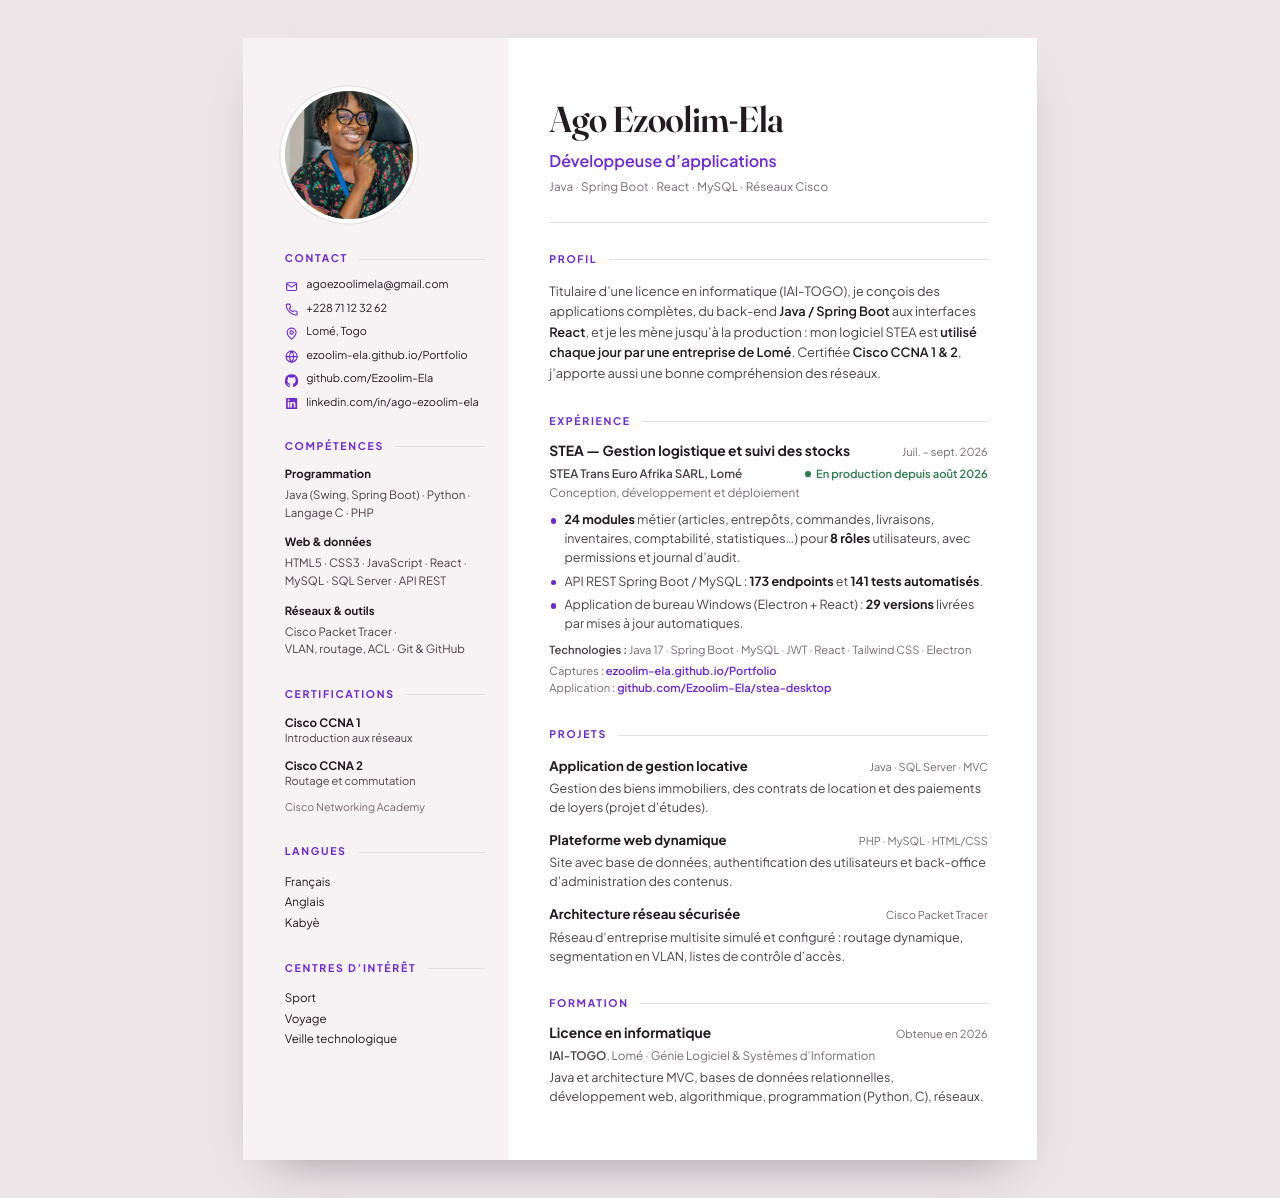
==== commit add1fe6f: "Palette noir, violet et jaune ; compétences en carrousel ; contact en lettre à compléter - Nouvelle " ====
--- a/cv/index.html
+++ b/cv/index.html
@@ -3,6 +3,7 @@
 <head>
   <meta charset="UTF-8">
   <meta name="viewport" content="width=device-width, initial-scale=1.0">
+  <link rel="canonical" href="https://ezoolim-ela.github.io/Portfolio/cv/">
   <title>CV — Ago Ezoolim-Ela</title>
   <meta name="description" content="Curriculum vitae d’Ago Ezoolim-Ela, développeuse d’applications, titulaire d’une licence en informatique (Génie Logiciel &amp; Systèmes d’Information, IAI-TOGO, Lomé).">
   <link rel="preconnect" href="https://fonts.googleapis.com">
@@ -15,7 +16,7 @@
       --encre: #231A20;
       --encre-2: #4B4148;
       --encre-3: #776A72;
-      --accent: #6A2449;
+      --accent: #6D28D9;
       --filet: #E7DEE2;
       --colonne: #F7F2F4;
       --vert: #2E7D4F;
